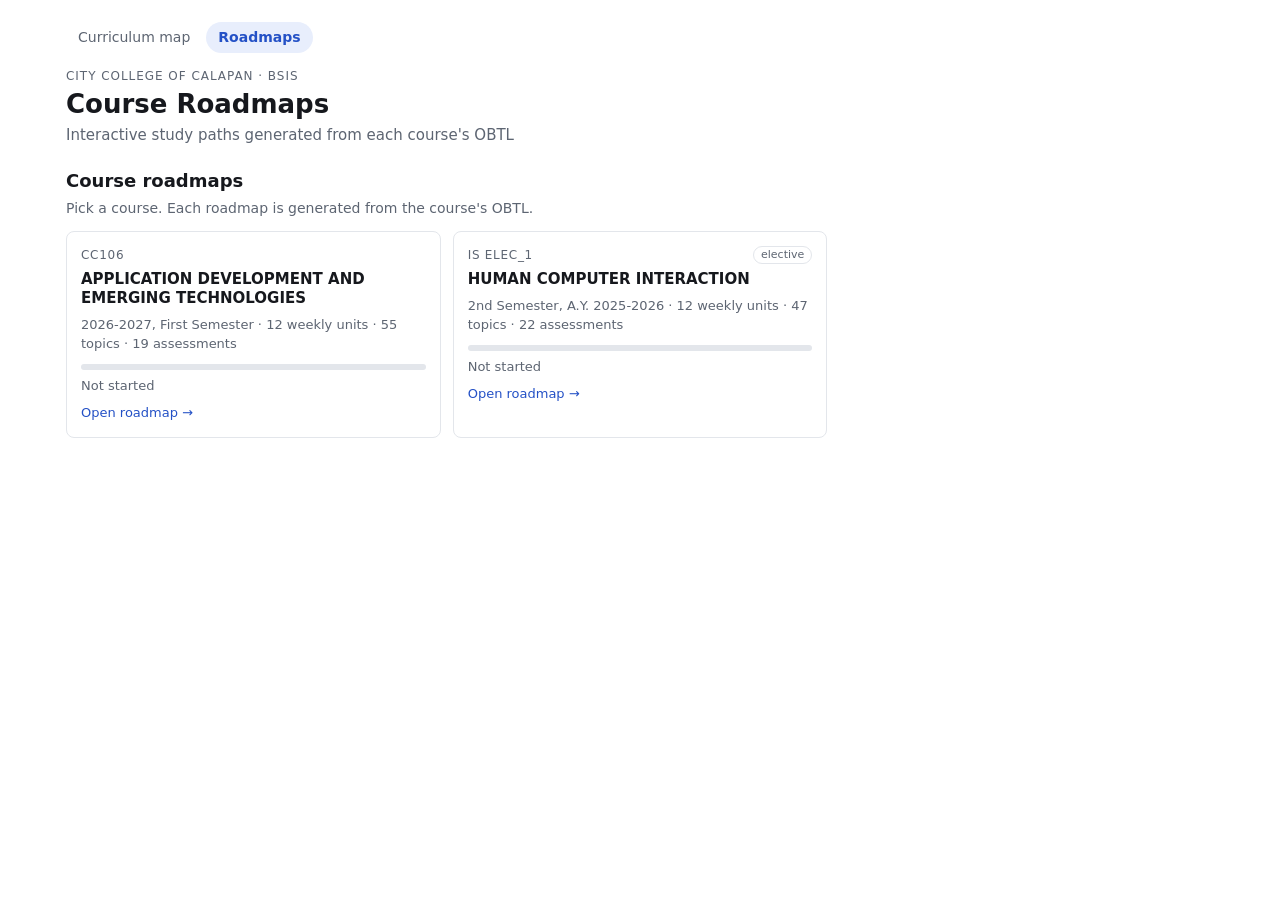
==== roadmap.html @ 5e31bf12 "Added roadmap feature" ====
<!doctype html>
<html lang="en">
<head>
<meta charset="utf-8">
<meta name="viewport" content="width=device-width, initial-scale=1">
<title>Course Roadmap · BSIS Curriculum Map</title>
<meta name="description" content="Interactive course roadmap generated from the OBTL: weekly outcomes, topics, learning activities and assessments with progress tracking.">
<link rel="icon" href="data:image/svg+xml,%3Csvg xmlns='http://www.w3.org/2000/svg' viewBox='0 0 32 32'%3E%3Crect width='32' height='32' rx='6' fill='%232451c6'/%3E%3Cpath d='M8 9h16M8 16h16M8 23h10' stroke='white' stroke-width='3' stroke-linecap='round'/%3E%3C/svg%3E">
<link rel="stylesheet" href="css/base.css">
<link rel="stylesheet" href="css/roadmap.css">
</head>
<body>

<div class="wrap">
  <header class="top">
    <nav class="topnav" aria-label="Sections">
      <a href="index.html">Curriculum map</a>
      <a href="roadmap.html" id="navRoadmaps" aria-current="page">Roadmaps</a>
    </nav>
    <div id="head"></div>
  </header>
</div>

<main class="wrap" id="main">
  <div id="hub" hidden>
    <h2 style="margin-top:8px">Course roadmaps</h2>
    <p class="hint">Pick a course. Each roadmap is generated from the course's OBTL.</p>
    <div class="rmcards" id="rmcards"></div>
  </div>
  <div id="msg" class="notice" hidden></div>

  <div id="view" hidden>
    <div class="toolbar" id="toolbar">
      <div class="rsearch">
        <svg viewBox="0 0 24 24" fill="none" stroke="currentColor" stroke-width="2" stroke-linecap="round" aria-hidden="true"><circle cx="11" cy="11" r="7"/><path d="m20 20-3.5-3.5"/></svg>
        <input id="rq" type="search" placeholder="Find a topic or assessment…  ( / )" autocomplete="off" aria-label="Find in roadmap">
      </div>
      <span class="hits small" id="hits" aria-live="polite"></span>
      <button class="btn" id="tTopics" type="button" aria-pressed="true">Topics</button>
      <button class="btn" id="tAt" type="button" aria-pressed="true">Assessments</button>
      <button class="btn" id="bReset" type="button">Reset progress</button>
    </div>

    <section class="panels" aria-label="Overview">
      <div class="panel wide">
        <h3>Timeline <span class="small">click a block to jump</span></h3>
        <div class="timeline" id="timeline"></div>
        <div class="legend2" id="tlLegend"></div>
      </div>
      <div class="panel">
        <h3>Learning activities by week <span class="small">click a cell to jump</span></h3>
        <div class="heat" id="heat"></div>
      </div>
      <div class="panel">
        <h3>Grading</h3>
        <div class="gradewrap" id="grading"></div>
      </div>
    </section>

    <section class="legend3" aria-label="How to read the roadmap">
      <span><i class="sw main"></i>Week / unit</span>
      <span><i class="sw sub"></i>Topic</span>
      <span><i class="sw at"></i>Assessment</span>
      <span><i class="sw exam"></i>Examination</span>
      <span class="small">Click a block for details · tick the circle to mark it done</span>
    </section>

    <section class="flowwrap" id="flowwrap" aria-label="Roadmap">
      <div class="colhead" aria-hidden="true"><span>Topics</span><span>Weekly units</span><span>Assessments</span></div>
      <div class="flow" id="flow"><svg class="links" id="links" aria-hidden="true"></svg><div class="rows" id="rows"></div></div>
    </section>

    <section class="about" id="about"></section>
  </div>
</main>

<div class="scrim" id="scrim"></div>
<aside class="drawer" id="drawer" role="dialog" aria-modal="true" aria-labelledby="dTitle" aria-hidden="true">
  <header>
    <div class="h">
      <p class="code" id="dCode"></p>
      <h2 class="ct" id="dTitle"></h2>
      <div class="facts" id="dFacts"></div>
    </div>
    <button class="close" id="dClose" type="button" aria-label="Close">×</button>
  </header>
  <div class="dbody" id="dBody"></div>
</aside>
<div class="toast" id="toast" role="status" aria-live="polite"></div>

<script src="js/data.js"></script>
<script src="js/roadmaps/manifest.js"></script>
<script src="js/common.js"></script>
<script src="js/roadmap.js"></script>
</body>
</html>
---- css/base.css ----
/* ==========================================================
   base.css – design tokens, reset and the parts shared by
   the curriculum map (index.html) and the roadmaps (roadmap.html)
   ========================================================== */
:root{
  --bg:#ffffff; --surface:#f6f7f9; --line:#e3e6eb; --text:#16181d; --muted:#5d6572;
  --accent:#2451c6; --accent-ink:#ffffff; --accent-soft:#e8eefc;
  --i-bg:#eef2fb; --i-ink:#3d5fb5; --e-bg:#c9d7f7; --e-ink:#1b3d92; --d-bg:#2451c6; --d-ink:#ffffff;
  --ok:#1d7a46; --ok-soft:#dff3e7; --warn:#b45309; --warn-soft:#fdecc8;
  --ink:#16181d;                        /* node borders / text on pastel nodes */
  --n-main:#ffe599; --n-sub:#fff8e1; --n-at:#e3eeff; --n-exam:#16181d; --n-exam-ink:#ffffff;
  --radius:8px;
}
@media (prefers-color-scheme: dark){
  :root:not([data-theme="light"]){
    --bg:#121418; --surface:#1a1d23; --line:#2a2e36; --text:#eceef2; --muted:#9aa3b2;
    --accent:#7aa2ff; --accent-ink:#0d1220; --accent-soft:#1d2740;
    --i-bg:#1d2638; --i-ink:#9db8f5; --e-bg:#2c4278; --e-ink:#dbe6ff; --d-bg:#7aa2ff; --d-ink:#0d1220;
    --ok:#56c98a; --ok-soft:#173326; --warn:#f0b35a; --warn-soft:#3a2a10;
    --ink:#eceef2;
    --n-main:#5a4a12; --n-sub:#2a2616; --n-at:#1d2a45; --n-exam:#eceef2; --n-exam-ink:#121418;
  }
}
:root[data-theme="dark"]{
  --bg:#121418; --surface:#1a1d23; --line:#2a2e36; --text:#eceef2; --muted:#9aa3b2;
  --accent:#7aa2ff; --accent-ink:#0d1220; --accent-soft:#1d2740;
  --i-bg:#1d2638; --i-ink:#9db8f5; --e-bg:#2c4278; --e-ink:#dbe6ff; --d-bg:#7aa2ff; --d-ink:#0d1220;
  --ok:#56c98a; --ok-soft:#173326; --warn:#f0b35a; --warn-soft:#3a2a10;
  --ink:#eceef2;
  --n-main:#5a4a12; --n-sub:#2a2616; --n-at:#1d2a45; --n-exam:#eceef2; --n-exam-ink:#121418;
}
*{box-sizing:border-box}
html{-webkit-text-size-adjust:100%}
body{margin:0;background:var(--bg);color:var(--text);font:15px/1.5 system-ui,-apple-system,"Segoe UI",Roboto,Helvetica,Arial,sans-serif}
button{font:inherit;color:inherit}
a{color:var(--accent)}
.wrap{max-width:1180px;margin:0 auto;padding:0 16px}
.sr{position:absolute;width:1px;height:1px;overflow:hidden;clip:rect(0 0 0 0);white-space:nowrap}

/* ---------- page header + top navigation ---------- */
header.top{padding:22px 0 12px}
.topnav{display:flex;gap:4px;margin:0 0 14px;font-size:14px}
.topnav a{padding:5px 12px;border-radius:999px;text-decoration:none;color:var(--muted)}
.topnav a:hover{color:var(--text);background:var(--surface)}
.topnav a[aria-current="page"]{background:var(--accent-soft);color:var(--accent);font-weight:600}
.eyebrow{font-size:12px;letter-spacing:.08em;text-transform:uppercase;color:var(--muted);margin:0 0 4px}
h1{font-size:26px;line-height:1.2;margin:0 0 4px;font-weight:650}
.sub{color:var(--muted);margin:0}
h2{font-size:18px;margin:32px 0 4px;font-weight:650}
.hint{color:var(--muted);margin:0 0 12px;font-size:14px}
.small{font-size:13px;color:var(--muted)}

/* ---------- controls ---------- */
.seg{display:inline-flex;border:1px solid var(--line);border-radius:var(--radius);overflow:hidden;background:var(--surface)}
.seg button{border:0;background:transparent;padding:0 12px;height:38px;cursor:pointer;color:var(--muted);font-size:13px}
.seg button[aria-pressed="true"]{background:var(--accent);color:var(--accent-ink)}
.chip{display:inline-flex;align-items:center;gap:6px;background:var(--accent-soft);color:var(--accent);border-radius:999px;padding:2px 6px 2px 10px;font-size:13px}
.chip button{border:0;background:transparent;cursor:pointer;color:inherit;width:20px;height:20px;border-radius:50%;line-height:1}
.chip button:hover{background:var(--line)}
.iconbtn{display:inline-flex;align-items:center;gap:6px;height:30px;padding:0 10px;border:1px solid var(--line);background:var(--bg);border-radius:6px;cursor:pointer;font-size:13px;color:var(--text);text-decoration:none}
.iconbtn:hover{border-color:var(--accent);color:var(--accent)}
.iconbtn svg{width:14px;height:14px}
.iconbtn.done{border-color:var(--ok);color:var(--ok)}
.btn{display:inline-flex;align-items:center;gap:6px;height:36px;padding:0 14px;border-radius:var(--radius);border:1px solid var(--line);background:var(--bg);cursor:pointer;font-size:14px;text-decoration:none;color:var(--text)}
.btn:hover{border-color:var(--accent);color:var(--accent)}
.btn.primary{background:var(--accent);border-color:var(--accent);color:var(--accent-ink)}
.btn.primary:hover{color:var(--accent-ink);opacity:.92}
.btn.done{border-color:var(--ok);color:var(--ok);background:var(--bg)}
.btn[aria-pressed="true"]{border-color:var(--accent);background:var(--accent-soft);color:var(--accent)}
.btn svg{width:15px;height:15px}
.btn[disabled],.iconbtn[aria-disabled="true"]{opacity:.5;cursor:default;pointer-events:none}
.actions{display:flex;gap:8px;flex-wrap:wrap;margin-bottom:6px}

/* ---------- side drawer (details panel) ---------- */
.scrim{position:fixed;inset:0;background:rgba(10,12,18,.45);opacity:0;pointer-events:none;transition:opacity .15s;z-index:40}
.scrim.on{opacity:1;pointer-events:auto}
aside.drawer{position:fixed;top:0;right:0;height:100%;width:min(560px,100%);background:var(--bg);border-left:1px solid var(--line);z-index:50;transform:translateX(100%);transition:transform .18s ease;display:flex;flex-direction:column}
aside.drawer.on{transform:none}
.drawer header{padding:18px 20px 12px;border-bottom:1px solid var(--line);display:flex;gap:12px;align-items:flex-start}
.drawer header .h{flex:1}
.drawer .code{font-size:12px;letter-spacing:.06em;color:var(--muted);text-transform:uppercase;margin:0}
.drawer h2.ct{font-size:20px;margin:2px 0 6px}
.facts{display:flex;gap:16px;flex-wrap:wrap;font-size:13px;color:var(--muted)}
.facts b{color:var(--text);font-weight:600}
.close{border:0;background:transparent;width:34px;height:34px;border-radius:6px;cursor:pointer;color:var(--muted);font-size:22px;line-height:1}
.close:hover{background:var(--surface);color:var(--text)}
.dbody{overflow:auto;padding:16px 20px 32px;flex:1}
.sec{margin-top:22px}
.sec h3{font-size:12px;letter-spacing:.07em;text-transform:uppercase;color:var(--muted);margin:0 0 8px;font-weight:600;display:flex;align-items:center;justify-content:space-between}

/* ---------- roadmap cards (used on both pages) ---------- */
.rmcards{display:grid;grid-template-columns:repeat(auto-fill,minmax(290px,1fr));gap:12px}
.rmcard{display:flex;flex-direction:column;gap:6px;border:1px solid var(--line);border-radius:var(--radius);padding:14px;text-decoration:none;color:var(--text);background:var(--bg)}
.rmcard:hover{border-color:var(--accent)}
.rmcard .k{font-size:12px;letter-spacing:.06em;color:var(--muted);text-transform:uppercase;display:flex;justify-content:space-between;gap:8px}
.rmcard .t{font-weight:600;line-height:1.3}
.rmcard .m{font-size:13px;color:var(--muted)}
.rmcard .pb{height:6px;border-radius:3px;background:var(--line);overflow:hidden;margin-top:4px}
.rmcard .pb i{display:block;height:100%;background:var(--ok);width:0}
.rmcard .go{font-size:13px;color:var(--accent);margin-top:2px}
.tag-note{font-size:11px;border:1px solid var(--line);border-radius:999px;padding:0 7px;color:var(--muted);text-transform:none;letter-spacing:0;white-space:nowrap}

.toast{position:fixed;left:50%;bottom:22px;transform:translateX(-50%) translateY(20px);background:var(--text);color:var(--bg);padding:9px 16px;border-radius:999px;font-size:14px;opacity:0;pointer-events:none;transition:all .18s;z-index:80;max-width:90vw}
.toast.on{opacity:1;transform:translateX(-50%) translateY(0)}

@media (max-width:640px){ h1{font-size:22px} }
@media print{.bar,.scrim,aside.drawer,.act,.toast{display:none!important}}
@media (prefers-reduced-motion:reduce){*{transition:none!important;scroll-behavior:auto!important}}
---- css/roadmap.css ----
/* ==========================================================
   roadmap.css – roadmap viewer (roadmap.html)
   ========================================================== */
.notice{border:1px solid var(--line);background:var(--surface);border-radius:var(--radius);padding:14px 16px;margin:12px 0}

/* header */
.rhead{display:flex;gap:20px;align-items:center;justify-content:space-between;flex-wrap:wrap}
.rhead .txt{flex:1 1 380px;min-width:0}
.rhead .meta2{display:flex;gap:6px 16px;flex-wrap:wrap;color:var(--muted);font-size:13px;margin-top:6px}
.rhead .meta2 b{color:var(--text);font-weight:600}
.rhead .links{display:flex;gap:8px;flex-wrap:wrap;margin-top:10px;align-items:center}
.pchip{display:inline-flex;height:26px;align-items:center;padding:0 9px;border-radius:6px;font-size:12px;font-weight:600;text-decoration:none;background:var(--accent-soft);color:var(--accent)}
.pchip:hover{outline:1px solid var(--accent)}
.ring{display:flex;align-items:center;gap:12px}
.ring svg{width:76px;height:76px;transform:rotate(-90deg)}
.ring .bg{stroke:var(--line)} .ring .fg{stroke:var(--ok);transition:stroke-dasharray .3s}
.ring .num{font-size:22px;font-weight:650;line-height:1}
.ring .cap{font-size:12px;color:var(--muted)}

/* toolbar */
.toolbar{position:sticky;top:0;z-index:20;background:var(--bg);border-bottom:1px solid var(--line);padding:10px 0;display:flex;gap:10px;align-items:center;flex-wrap:wrap}
.rsearch{position:relative;flex:1 1 260px;max-width:420px}
.rsearch input{width:100%;height:36px;border:1px solid var(--line);border-radius:var(--radius);background:var(--surface);color:var(--text);padding:0 12px 0 34px;font:inherit}
.rsearch input:focus{outline:2px solid var(--accent);background:var(--bg)}
.rsearch svg{position:absolute;left:10px;top:9px;width:18px;height:18px;color:var(--muted);pointer-events:none}
.hits{min-width:80px}
.hits:empty{display:none}

/* overview panels */
.panels{display:grid;grid-template-columns:1.4fr 1fr;gap:12px;margin:16px 0}
.panel{border:1px solid var(--line);border-radius:var(--radius);padding:14px;min-width:0;overflow:hidden}
.panel.wide{grid-column:1/-1}
.panel h3{margin:0 0 10px;font-size:13px;font-weight:600;display:flex;justify-content:space-between;gap:8px}
.panel h3 .small{font-weight:400}

.timeline{display:flex;gap:3px;height:46px}
.tl{flex:var(--span,1) 1 0;min-width:0;border:0;border-radius:5px;cursor:pointer;background:var(--n-main);color:var(--ink);font-size:11px;font-weight:600;padding:0 2px;position:relative;overflow:hidden;white-space:nowrap}
.tl.exam{background:var(--n-exam);color:var(--n-exam-ink)}
.tl:hover{outline:2px solid var(--accent)}
.tl.done{background:var(--ok);color:#fff}
.tl.prog{background:repeating-linear-gradient(45deg,var(--n-main) 0 6px,var(--warn-soft) 6px 12px)}
.tl.skip{opacity:.4}
.legend2{display:flex;gap:14px;flex-wrap:wrap;margin-top:8px;font-size:12px;color:var(--muted)}
.sw{display:inline-block;width:12px;height:12px;border-radius:3px;margin-right:6px;vertical-align:-1px;border:1px solid var(--ink)}
.sw.main{background:var(--n-main)} .sw.sub{background:var(--n-sub)} .sw.at{background:var(--n-at)} .sw.exam{background:var(--n-exam)} .sw.done{background:var(--ok)} .sw.prog{background:var(--warn-soft)} 

.heat{display:grid;gap:3px;font-size:11px;color:var(--muted);overflow-x:auto;padding-bottom:2px}
.heat .rl{display:flex;align-items:center;padding-right:6px;white-space:nowrap}
.heat .ch{text-align:center;font-weight:600}
.heat .hc{height:26px;border:0;border-radius:4px;cursor:pointer;background:var(--accent);padding:0;color:var(--accent-ink);font-size:11px;font-weight:600}
.heat .hc[data-n="0"]{background:var(--surface);color:transparent;cursor:default}
.heat .hc:not([data-n="0"]):hover{outline:2px solid var(--text)}

.gradewrap{display:flex;gap:18px;align-items:center;flex-wrap:wrap}
.donut{position:relative;width:150px;height:150px;flex:none}
.donut svg{width:100%;height:100%;transform:rotate(-90deg)}
.donut circle{fill:none;stroke-width:22;transition:stroke-width .12s;cursor:pointer}
.donut circle:hover,.donut circle.on{stroke-width:27}
.donut .mid{position:absolute;inset:0;display:flex;flex-direction:column;align-items:center;justify-content:center;text-align:center;pointer-events:none;line-height:1.15;padding:0 28px}
.donut .mid b{font-size:22px}
.donut .mid span{font-size:11px;color:var(--muted)}
.glegend{display:grid;gap:6px;font-size:13px;flex:1 1 160px;min-width:0}
.glegend div{display:flex;gap:8px;align-items:center;cursor:default}
.glegend i{width:12px;height:12px;border-radius:3px;flex:none}
.glegend b{margin-left:auto;font-weight:600}
.stack{display:flex;height:22px;border-radius:5px;overflow:hidden;margin-top:6px;width:100%}
.stack span{display:flex;align-items:center;justify-content:center;color:#fff;font-size:11px;font-weight:600;min-width:0;overflow:hidden}
.gsub{width:100%;font-size:12px;color:var(--muted);margin-top:4px}
.gsub p{margin:4px 0 0}

/* legend */
.legend3{display:flex;gap:16px;flex-wrap:wrap;align-items:center;font-size:13px;color:var(--muted);margin:4px 0 12px}

/* ---------- flow ---------- */
.flowwrap{margin:0 0 40px}
.colhead{display:grid;grid-template-columns:1fr minmax(240px,300px) 1fr;gap:56px;font-size:11px;letter-spacing:.08em;text-transform:uppercase;color:var(--muted);text-align:center;margin-bottom:6px}
.flow{position:relative;padding:8px 0 24px}
.flow svg.links{position:absolute;inset:0;width:100%;height:100%;pointer-events:none;overflow:visible}
.links path{fill:none;stroke:var(--ink);stroke-width:1.6}
.links path.spine{stroke:var(--accent);stroke-width:3;stroke-dasharray:7 6}
.links path.side{opacity:.55;stroke-dasharray:4 4}
.links path.done{stroke:var(--ok);opacity:1}
.rows{position:relative;display:flex;flex-direction:column;gap:46px}
.row{display:grid;grid-template-columns:1fr minmax(240px,300px) 1fr;gap:56px;align-items:center}
.col{display:flex;flex-direction:column;gap:10px;min-width:0}
.col.l{align-items:flex-end}
.col.r{align-items:flex-start}
.hide-topics .col.l,.hide-topics .links path.lk-l{display:none}
.hide-at .col.r,.hide-at .links path.lk-r{display:none}

.node{position:relative;display:flex;align-items:flex-start;gap:8px;text-align:left;border:2px solid var(--ink);border-radius:8px;padding:9px 10px;cursor:pointer;color:var(--ink);background:var(--n-sub);box-shadow:3px 3px 0 var(--ink);width:100%;font-size:13px;line-height:1.35;transition:transform .08s,box-shadow .08s}
.node:hover{transform:translate(-1px,-1px);box-shadow:4px 4px 0 var(--ink)}
.node:focus-visible{outline:3px solid var(--accent);outline-offset:2px}
.node .tx{flex:1;min-width:0;overflow-wrap:anywhere}
.node .eyebrow2{display:block;font-size:11px;font-weight:700;letter-spacing:.04em;text-transform:uppercase;opacity:.75;margin-bottom:2px}
.node.main{background:var(--n-main);font-size:14px;font-weight:600;padding:12px 12px;max-width:none}
.node.sub{max-width:340px}
.node.at{background:var(--n-at);max-width:340px}
.node.exam{background:var(--n-exam);color:var(--n-exam-ink);border-color:var(--n-exam);box-shadow:3px 3px 0 var(--accent);font-weight:600}
.node.exam .chk{border-color:var(--n-exam-ink)}
.node .mco{display:inline-block;font-size:10px;font-weight:700;border:1px solid currentColor;border-radius:999px;padding:0 6px;margin-right:6px;vertical-align:1px}
.node .pills{display:flex;gap:4px;margin-top:6px;flex-wrap:wrap}
.node .pill{font-size:10px;font-weight:600;border:1px solid var(--ink);border-radius:999px;padding:0 6px;background:rgba(255,255,255,.35);color:var(--ink)}
.chk{flex:none;width:20px;height:20px;border-radius:50%;border:2px solid var(--ink);background:transparent;cursor:pointer;display:flex;align-items:center;justify-content:center;padding:0;color:transparent;margin-top:1px}
.chk:hover{background:rgba(0,0,0,.1)}
.chk svg{width:12px;height:12px}
.node.done{background:var(--ok-soft);border-color:var(--ok);box-shadow:3px 3px 0 var(--ok);color:var(--text)}
.node.done .chk{background:var(--ok);border-color:var(--ok);color:#fff}
.node.done .tx{text-decoration:line-through;text-decoration-color:var(--ok);text-decoration-thickness:1.5px}
.node.prog{border-style:dashed;box-shadow:3px 3px 0 var(--warn)}
.node.prog .chk{border-color:var(--warn);background:linear-gradient(90deg,var(--warn) 50%,transparent 50%)}
.node.skip{opacity:.45;box-shadow:none}
.node.skip .tx{text-decoration:line-through}
.node.hit{outline:3px solid var(--accent);outline-offset:3px}
.flow.searching .node:not(.hit){opacity:.35}
.node.flash{animation:flash 1.2s ease 1}
@keyframes flash{0%,60%{outline:4px solid var(--accent);outline-offset:4px}100%{outline:4px solid transparent}}

/* drawer content */
.stbar{display:flex;gap:6px;flex-wrap:wrap}
.stbar .btn{height:34px;padding:0 12px;font-size:13px}
.kv{margin:0;font-size:14px}
.sec ul{margin:0;padding-left:18px} .sec li{margin:3px 0}
.tlaitem{border-left:3px solid var(--line);padding:2px 0 2px 10px;margin:6px 0}
.tlaitem b{font-size:12px;letter-spacing:.05em;text-transform:uppercase;color:var(--muted);display:block}
.navrow{display:flex;justify-content:space-between;gap:8px;margin-top:22px}

/* about / readings */
.about{margin:0 0 64px}
.about details{border:1px solid var(--line);border-radius:var(--radius);margin:8px 0;padding:0 14px}
.about summary{cursor:pointer;padding:12px 0;font-weight:600}
.about .inner{padding:0 0 14px;font-size:14px}
.about ol,.about ul{padding-left:20px;margin:6px 0} .about li{margin:4px 0}
.about .refs p{margin:6px 0 6px 22px;text-indent:-22px;overflow-wrap:anywhere}
.about .refs h4{margin:14px 0 2px;font-size:12px;letter-spacing:.06em;text-transform:uppercase;color:var(--muted)}

/* ---------- mobile: stacked ---------- */
@media (max-width:819px){
  .panels{grid-template-columns:1fr}
  .colhead{display:none}
  .flow svg.links{display:none}
  .rows{gap:26px;padding-left:22px;border-left:3px dashed var(--accent);margin-left:6px}
  .row{display:flex;flex-direction:column;gap:10px;align-items:stretch}
  .col,.col.l,.col.r{align-items:stretch;padding-left:16px}
  .col.l{order:2} .col.r{order:3} .row>.mainwrap{order:1}
  .node.sub,.node.at{max-width:none}
  .toolbar{gap:8px;position:static;justify-content:flex-start}
  .toolbar .btn{height:34px;padding:0 10px;font-size:13px}
  .rsearch{flex-basis:100%;max-width:none}
  .rows{padding-right:5px}
  .tl{font-size:9px;padding:0}
  .timeline{height:40px;gap:2px}
}
@media print{.toolbar{display:none}}
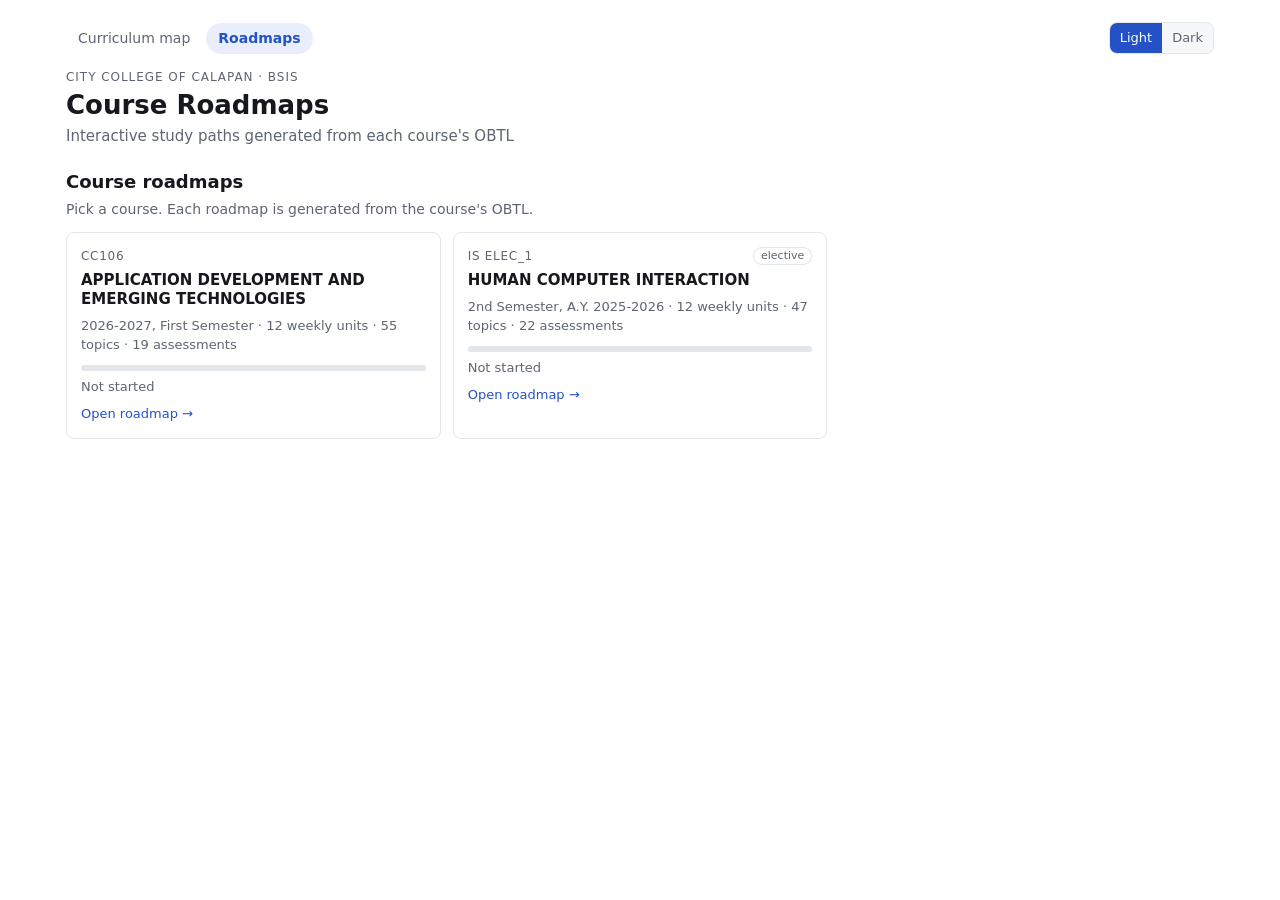
==== commit 15b25f2c: "Add Light/Dark theme switch without a system mode Both pages get a Light | Dark switch in the top na" ====
--- a/roadmap.html
+++ b/roadmap.html
@@ -8,6 +8,7 @@
 <link rel="icon" href="data:image/svg+xml,%3Csvg xmlns='http://www.w3.org/2000/svg' viewBox='0 0 32 32'%3E%3Crect width='32' height='32' rx='6' fill='%232451c6'/%3E%3Cpath d='M8 9h16M8 16h16M8 23h10' stroke='white' stroke-width='3' stroke-linecap='round'/%3E%3C/svg%3E">
 <link rel="stylesheet" href="css/base.css">
 <link rel="stylesheet" href="css/roadmap.css">
+<script src="js/theme.js"></script>
 </head>
 <body>
 
@@ -16,6 +17,10 @@
     <nav class="topnav" aria-label="Sections">
       <a href="index.html">Curriculum map</a>
       <a href="roadmap.html" id="navRoadmaps" aria-current="page">Roadmaps</a>
+      <div class="seg theme" role="group" aria-label="Theme">
+        <button type="button" data-theme-set="light" aria-pressed="true">Light</button>
+        <button type="button" data-theme-set="dark" aria-pressed="false">Dark</button>
+      </div>
     </nav>
     <div id="head"></div>
   </header>
--- a/css/base.css
+++ b/css/base.css
@@ -1,8 +1,11 @@
 /* ==========================================================
    base.css – design tokens, reset and the parts shared by
    the curriculum map (index.html) and the roadmaps (roadmap.html)
+   Two themes only: light (default) and dark (<html data-theme="dark">,
+   set by js/theme.js). The OS colour scheme is deliberately ignored.
    ========================================================== */
 :root{
+  color-scheme:light;
   --bg:#ffffff; --surface:#f6f7f9; --line:#e3e6eb; --text:#16181d; --muted:#5d6572;
   --accent:#2451c6; --accent-ink:#ffffff; --accent-soft:#e8eefc;
   --i-bg:#eef2fb; --i-ink:#3d5fb5; --e-bg:#c9d7f7; --e-ink:#1b3d92; --d-bg:#2451c6; --d-ink:#ffffff;
@@ -11,17 +14,8 @@
   --n-main:#ffe599; --n-sub:#fff8e1; --n-at:#e3eeff; --n-exam:#16181d; --n-exam-ink:#ffffff;
   --radius:8px;
 }
-@media (prefers-color-scheme: dark){
-  :root:not([data-theme="light"]){
-    --bg:#121418; --surface:#1a1d23; --line:#2a2e36; --text:#eceef2; --muted:#9aa3b2;
-    --accent:#7aa2ff; --accent-ink:#0d1220; --accent-soft:#1d2740;
-    --i-bg:#1d2638; --i-ink:#9db8f5; --e-bg:#2c4278; --e-ink:#dbe6ff; --d-bg:#7aa2ff; --d-ink:#0d1220;
-    --ok:#56c98a; --ok-soft:#173326; --warn:#f0b35a; --warn-soft:#3a2a10;
-    --ink:#eceef2;
-    --n-main:#5a4a12; --n-sub:#2a2616; --n-at:#1d2a45; --n-exam:#eceef2; --n-exam-ink:#121418;
-  }
-}
 :root[data-theme="dark"]{
+  color-scheme:dark;
   --bg:#121418; --surface:#1a1d23; --line:#2a2e36; --text:#eceef2; --muted:#9aa3b2;
   --accent:#7aa2ff; --accent-ink:#0d1220; --accent-soft:#1d2740;
   --i-bg:#1d2638; --i-ink:#9db8f5; --e-bg:#2c4278; --e-ink:#dbe6ff; --d-bg:#7aa2ff; --d-ink:#0d1220;
@@ -39,7 +33,9 @@
 
 /* ---------- page header + top navigation ---------- */
 header.top{padding:22px 0 12px}
-.topnav{display:flex;gap:4px;margin:0 0 14px;font-size:14px}
+.topnav{display:flex;gap:4px;align-items:center;margin:0 0 14px;font-size:14px}
+.topnav .theme{margin-left:auto}
+.seg.theme button{height:30px;padding:0 10px}
 .topnav a{padding:5px 12px;border-radius:999px;text-decoration:none;color:var(--muted)}
 .topnav a:hover{color:var(--text);background:var(--surface)}
 .topnav a[aria-current="page"]{background:var(--accent-soft);color:var(--accent);font-weight:600}
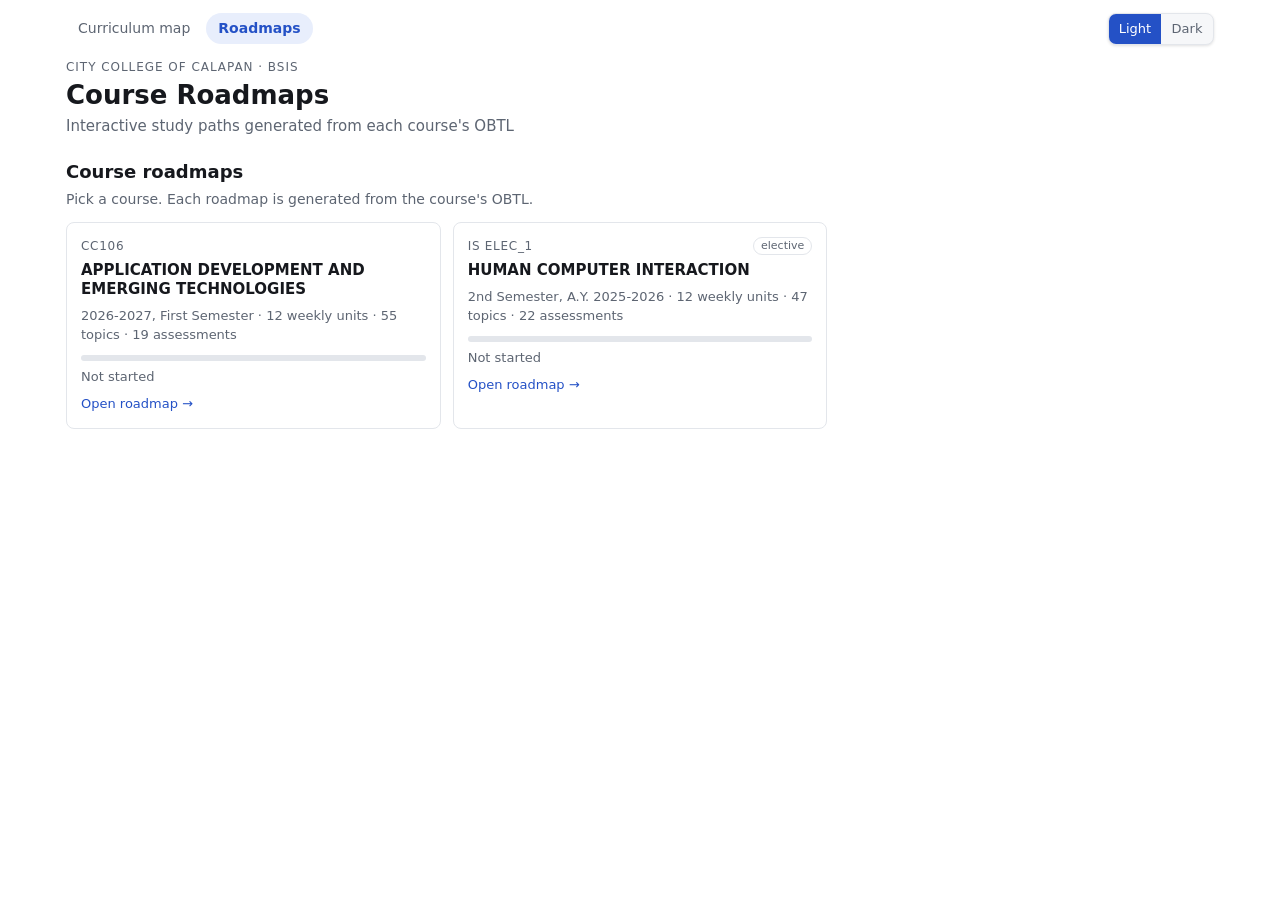
==== commit 9998c998: "Pin the theme switch to the top right of the viewport The Light | Dark switch moves out of the nav i" ====
--- a/roadmap.html
+++ b/roadmap.html
@@ -12,15 +12,20 @@
 </head>
 <body>
 
+<div class="themebar">
+  <div class="wrap">
+    <div class="seg theme" role="group" aria-label="Theme">
+      <button type="button" data-theme-set="light" aria-pressed="true">Light</button>
+      <button type="button" data-theme-set="dark" aria-pressed="false">Dark</button>
+    </div>
+  </div>
+</div>
+
 <div class="wrap">
   <header class="top">
     <nav class="topnav" aria-label="Sections">
       <a href="index.html">Curriculum map</a>
       <a href="roadmap.html" id="navRoadmaps" aria-current="page">Roadmaps</a>
-      <div class="seg theme" role="group" aria-label="Theme">
-        <button type="button" data-theme-set="light" aria-pressed="true">Light</button>
-        <button type="button" data-theme-set="dark" aria-pressed="false">Dark</button>
-      </div>
     </nav>
     <div id="head"></div>
   </header>
--- a/css/base.css
+++ b/css/base.css
@@ -13,6 +13,7 @@
   --ink:#16181d;                        /* node borders / text on pastel nodes */
   --n-main:#ffe599; --n-sub:#fff8e1; --n-at:#e3eeff; --n-exam:#16181d; --n-exam-ink:#ffffff;
   --radius:8px;
+  --theme-room:118px;                   /* theme switch width + gap, kept free on the right of the sticky bars */
 }
 :root[data-theme="dark"]{
   color-scheme:dark;
@@ -32,10 +33,14 @@
 .sr{position:absolute;width:1px;height:1px;overflow:hidden;clip:rect(0 0 0 0);white-space:nowrap}
 
 /* ---------- page header + top navigation ---------- */
-header.top{padding:22px 0 12px}
-.topnav{display:flex;gap:4px;align-items:center;margin:0 0 14px;font-size:14px}
-.topnav .theme{margin-left:auto}
-.seg.theme button{height:30px;padding:0 10px}
+header.top{padding:13px 0 12px}
+.topnav{display:flex;gap:4px;margin:0 0 14px;font-size:14px}
+
+/* ---------- theme switch: fixed at the top right, in line with the nav and the sticky bars ---------- */
+.themebar{position:fixed;top:13px;left:0;right:0;z-index:30;pointer-events:none}
+.themebar .wrap{display:flex;justify-content:flex-end}
+.seg.theme{pointer-events:auto;box-shadow:0 1px 3px rgba(10,12,18,.12)}
+.seg.theme button{height:30px;width:52px;padding:0}
 .topnav a{padding:5px 12px;border-radius:999px;text-decoration:none;color:var(--muted)}
 .topnav a:hover{color:var(--text);background:var(--surface)}
 .topnav a[aria-current="page"]{background:var(--accent-soft);color:var(--accent);font-weight:600}
@@ -100,5 +105,5 @@
 .toast.on{opacity:1;transform:translateX(-50%) translateY(0)}
 
 @media (max-width:640px){ h1{font-size:22px} }
-@media print{.bar,.scrim,aside.drawer,.act,.toast{display:none!important}}
+@media print{.bar,.scrim,aside.drawer,.act,.toast,.themebar{display:none!important}}
 @media (prefers-reduced-motion:reduce){*{transition:none!important;scroll-behavior:auto!important}}
--- a/css/roadmap.css
+++ b/css/roadmap.css
@@ -18,7 +18,7 @@
 .ring .cap{font-size:12px;color:var(--muted)}
 
 /* toolbar */
-.toolbar{position:sticky;top:0;z-index:20;background:var(--bg);border-bottom:1px solid var(--line);padding:10px 0;display:flex;gap:10px;align-items:center;flex-wrap:wrap}
+.toolbar{position:sticky;top:0;z-index:20;background:var(--bg);border-bottom:1px solid var(--line);padding:10px var(--theme-room) 10px 0;display:flex;gap:10px;align-items:center;flex-wrap:wrap}
 .rsearch{position:relative;flex:1 1 260px;max-width:420px}
 .rsearch input{width:100%;height:36px;border:1px solid var(--line);border-radius:var(--radius);background:var(--surface);color:var(--text);padding:0 12px 0 34px;font:inherit}
 .rsearch input:focus{outline:2px solid var(--accent);background:var(--bg)}
@@ -144,7 +144,7 @@
   .col,.col.l,.col.r{align-items:stretch;padding-left:16px}
   .col.l{order:2} .col.r{order:3} .row>.mainwrap{order:1}
   .node.sub,.node.at{max-width:none}
-  .toolbar{gap:8px;position:static;justify-content:flex-start}
+  .toolbar{gap:8px;position:static;justify-content:flex-start;padding-right:0}
   .toolbar .btn{height:34px;padding:0 10px;font-size:13px}
   .rsearch{flex-basis:100%;max-width:none}
   .rows{padding-right:5px}
